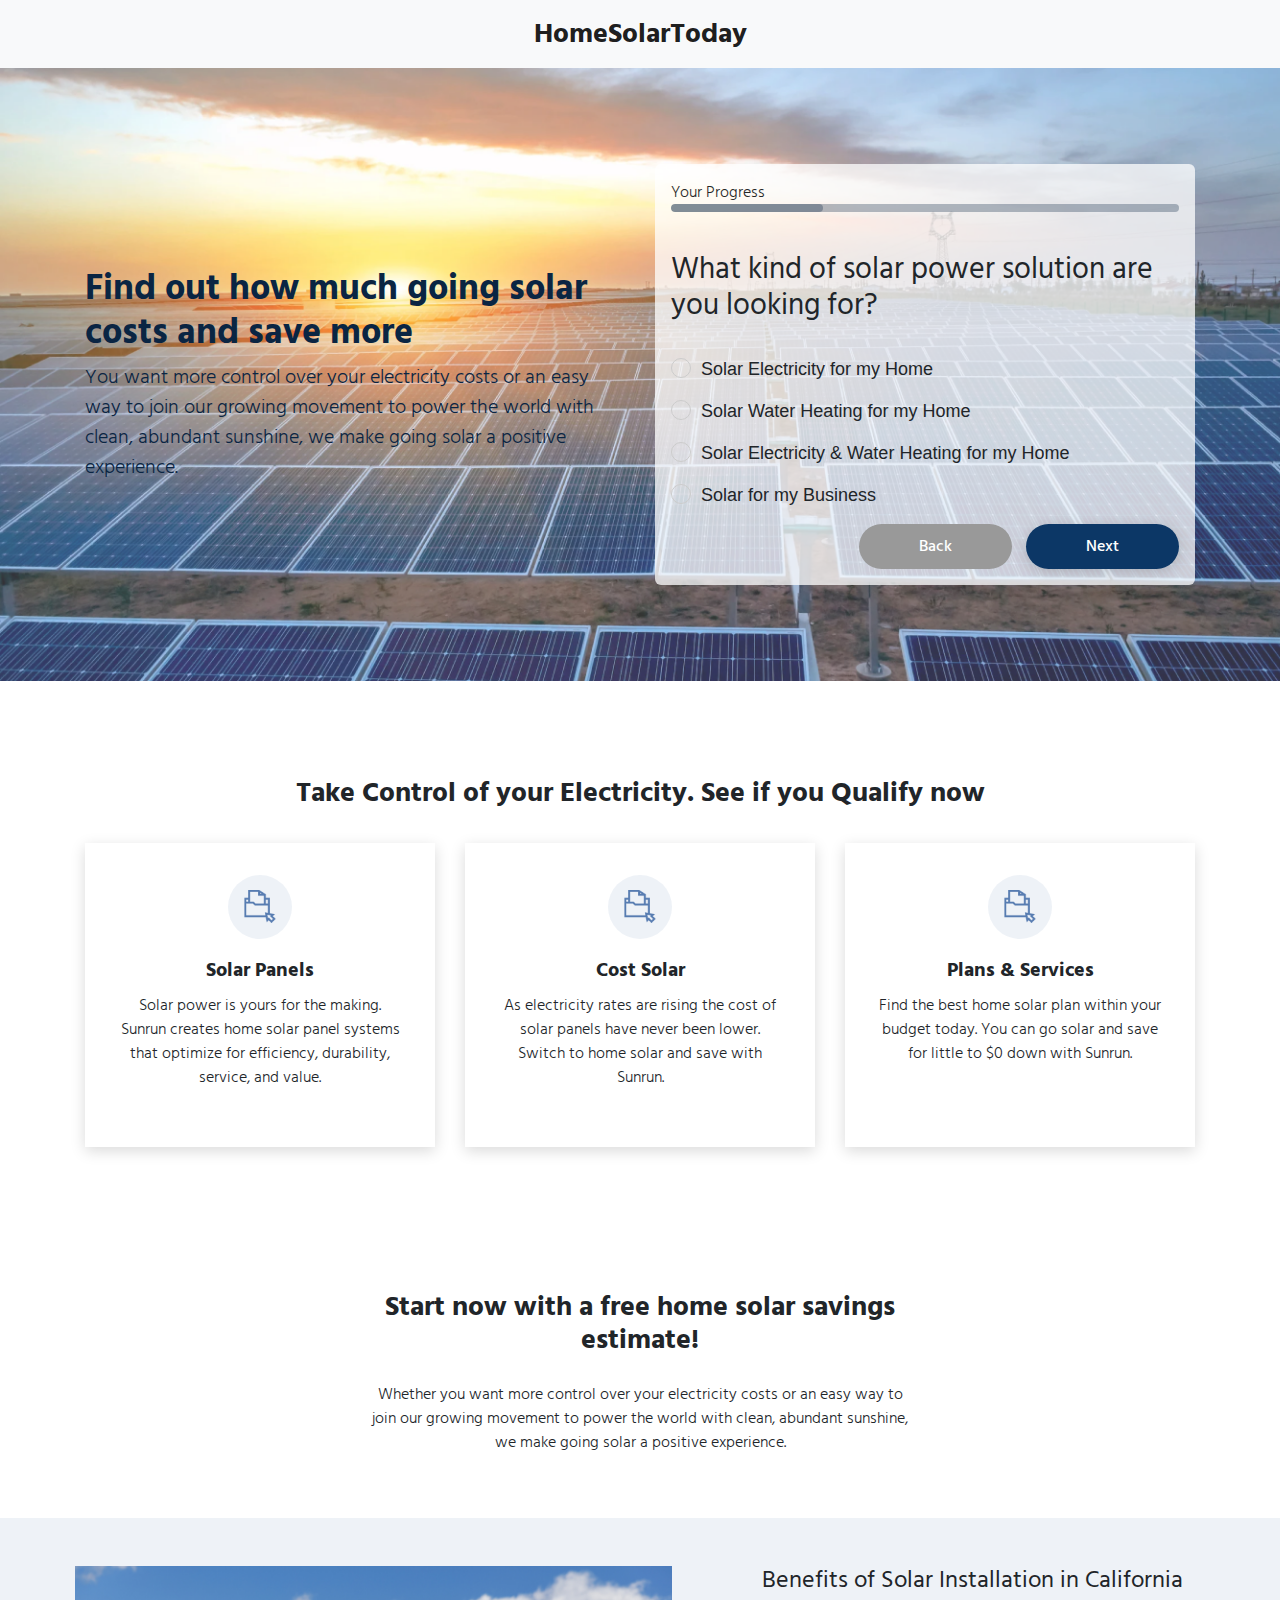
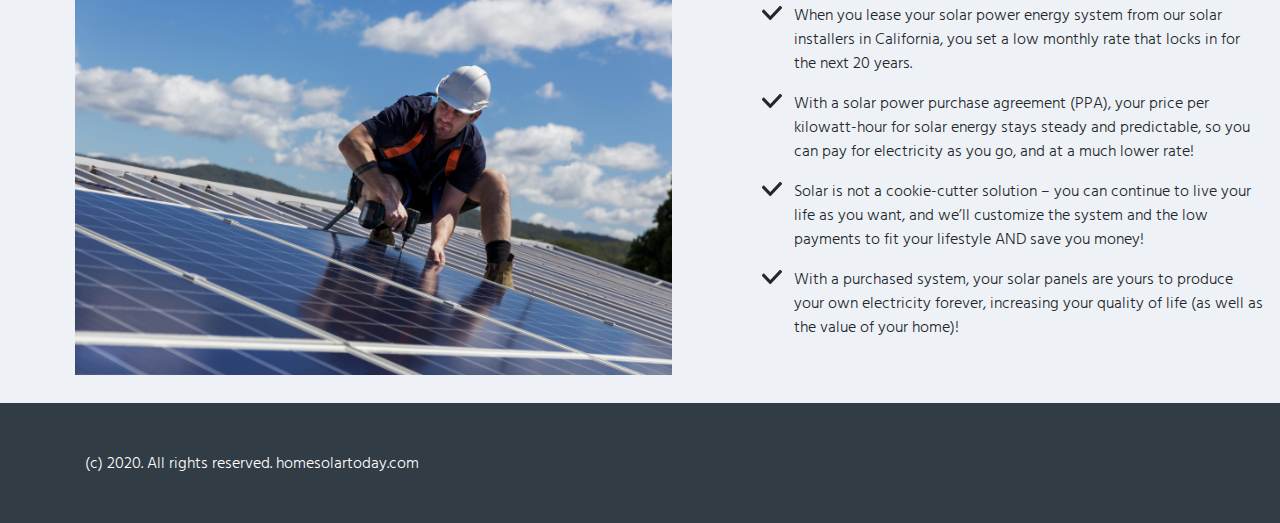
==== index.html @ eb61695e "pages" ====
<!DOCTYPE html>
<html lang="en">

<head>
    <meta charset="UTF-8">
    <meta name="viewport" content="width=device-width, initial-scale=1.0">
    <title>homesolartoday.com</title>

    <!-- Bootstrap CSS -->
    <link rel="stylesheet" href="https://stackpath.bootstrapcdn.com/bootstrap/4.4.1/css/bootstrap.min.css"
        integrity="sha384-Vkoo8x4CGsO3+Hhxv8T/Q5PaXtkKtu6ug5TOeNV6gBiFeWPGFN9MuhOf23Q9Ifjh" crossorigin="anonymous">

    <!-- Custom CSS -->
    <link rel="stylesheet" href="assets/css/style.css">
</head>

<body>
    <nav class="navbar navbar-expand-lg navbar-light bg-light">
        <!--<p class="m-0 p-0">Call Us <a class="font-weight-bold text-dark" href="tel:(855) 780-9525">(855) 780-9525</a>
        </p>-->
        <a class="navbar-brand ml-auto mr-auto font-weight-bold" href="#">HomeSolarToday</a>
    </nav>

    <main>
        <div class="main-layer pt-5 pb-5">
            <div class="container pt-5 pb-5">
                <div class="row">
                    <div class="col-lg-6 my-auto">
                        <h1 class="color-primary pb-2 font-weight-bold">Find out how much going solar costs and save
                            more</h1>
                        <p class="lead color-primary">You want more control over your electricity costs or an easy way
                            to join our growing movement to power the world with clean, abundant sunshine, we make going
                            solar a positive experience.</p>
                    </div>
                    <div class="col-lg-6">
                        <div class="form-box">
                            <form class="wizard-container bottom-form" method="POST" action="#" id="js-wizard-form">
                                <p>Your Progress</p>
                                <div class="progress" id="js-progress">
                                    <div class="progress-bar" role="progressbar" aria-valuenow="0" aria-valuemin="0"
                                        aria-valuemax="100" style="width: 30%;">
                                        <span class="progress-val">30</span>
                                    </div>
                                </div>
                                <ul class="nav nav-tab">
                                    <li class="active">
                                        <a href="#tab1" data-toggle="tab">1</a>
                                    </li>
                                    <li>
                                        <a href="#tab2" data-toggle="tab">1</a>
                                    </li>
                                    <li>
                                        <a href="#tab3" data-toggle="tab">1</a>
                                    </li>
                                    <li>
                                        <a href="#tab4" data-toggle="tab">1</a>
                                    </li>
                                    <li>
                                        <a href="#tab5" data-toggle="tab">1</a>
                                    </li>
                                    <li>
                                        <a href="#tab6" data-toggle="tab">1</a>
                                    </li>
                                    <li>
                                        <a href="#tab7" data-toggle="tab">1</a>
                                    </li>
                                    <li>
                                        <a href="#tab8" data-toggle="tab">1</a>
                                    </li>
                                </ul>
                                <div class="tab-content">
                                    <div class="tab-pane active" id="tab1">
                                        <h2 class="pb-2">What kind of solar power solution are you looking for?</h2>
                                        <div class="input-group mb-0">
                                            <div class="radiolist pt-4 control-group">
                                                <input type="radio" name="solar-radio" id="solar-electricity-for-home"
                                                    autofocus value="Solar Electricity for my Home" />
                                                <label for="solar-electricity-for-home">Solar Electricity for my Home</label><br>

                                                <input type="radio" name="solar-radio" id="solar-water-heating-for-home"
                                                   value="Solar Water Heating for my Home" />
                                                <label for="solar-water-heating-for-home">Solar Water Heating for my Home</label>

                                                <input type="radio" name="solar-radio" id="solar-electricity-water-heating-for-home"
                                                 value="Solar Electricity & Water Heating for my Home" />
                                            <label for="solar-electricity-water-heating-for-home">Solar Electricity & Water Heating for my Home</label>

                                            <input type="radio" name="solar-radio" id="solar-for-business"
                                               value="Solar for my Business" />
                                            <label for="solar-for-business">Solar for my Business</label>

                                            </div>
                                        </div>
                                        <div class="btn-next-con pt-0">
                                            <a class="text-white btn-back" href="#">back</a>
                                            <a class="text-white btn-next" href="#">Next</a>
                                        </div>
                                    </div>
                                    <div class="tab-pane" id="tab2">
                                        <h2 class="pb-2">How much sun exposure does your property get?</h2>
                                        <div class="input-group">
                                            <div class="radio-btn-group d-flex w-100 justify-content-center ">
                                                <div class="radio-btn-group__btn">
                                                    <input id="sun1" type="radio" name="sun"
                                                        value="Full Sun">
                                                    <label class="radio-label" for="sun1">Full Sun</label>
                                                </div>
                                                <div class="radio-btn-group__btn">
                                                    <input id="sun2" type="radio" name="sun"
                                                        value="Partial Sun">
                                                    <label class="radio-label" for="sun2">Partial Sun</label>
                                                </div>
                                                <div class="radio-btn-group__btn">
                                                    <input id="sun3" type="radio" name="sun"
                                                        value="Mostly Shaded">
                                                    <label class="radio-label" for="sun3">Mostly Shaded</label>
                                                </div>
                                                <div class="radio-btn-group__btn">
                                                    <input id="sun4" type="radio" name="sun"
                                                        value="Not Sure">
                                                    <label class="radio-label" for="sun4">Not Sure</label>
                                                </div>
                                            </div>
                                        </div>
                                        <div class="btn-next-con pt-0">
                                            <a class="text-white btn-back" href="#">back</a>
                                            <a class="text-white btn-next" href="#">Next</a>
                                        </div>
                                    </div>
                                    <div class="tab-pane" id="tab3">
                                        <h2 class="pb-2">Where would this<br> project take place?</h2>
                                        <div class="input-group">
                                            <select class="form-control" name="project-place" id="projectplace">
                                                <option value="Ambit Energy">Ambit Energy</option>
                                                <option value="Belmont Electric Light Department">Belmont Electric Light Department</option>
                                                <option value="Berkshire Company">Berkshire Company</option>
                                                <option value="Braintree Electric Light Department">Braintree Electric Light Department</option>
                                                <option value="Chicopee Electric Light Department">Chicopee Electric Light Department</option>
                                                <option value="City of Fitchburg">City of Fitchburg</option>
                                                <option value="Hingham Light Department">Hingham Light Department</option>
                                                <option value="Holden Municipal Light Department">Holden Municipal Light Department</option>
                                                <option value="Holyoke Gas and Electric">Holyoke Gas and Electric</option>
                                                <option value="Hudson Light and Power">Hudson Light and Power</option>
                                                <option value="Ipswich Utility Department">Ipswich Utility Department</option>
                                                <option value="Mansfield Municipal Electric">Mansfield Municipal Electric</option>
                                                <option value="Marblehead Electric Light Department">Marblehead Electric Light Department</option>
                                                <option value="Massachusetts Electric">Massachusetts Electric</option>
                                                <option value="Massachusetts Municipal Wholesale Electric Company (MMWEC)">Massachusetts Municipal Wholesale Electric Company (MMWEC)</option>
                                                <option value="Middleborough Gas and Electric">Middleborough Gas and Electric</option>
                                                <option value="Nantucket Electric">Nantucket Electric</option>
                                                <option value="National Grid">National Grid</option>
                                                <option value="North Attleborough Electric Department">North Attleborough Electric Department</option>
                                                <option value="Northeast Utilities">Northeast Utilities</option>
                                                <option value="Norwood Municipal Light and Power">Norwood Municipal Light and Power</option>
                                                <option value="NSTAR">NSTAR</option>
                                                <option value="Paxton Municipal Light Department">Paxton Municipal Light Department</option>
                                                <option value="Peabody Municipal Light Plant">Peabody Municipal Light Plant</option>
                                                <option value="Reading Municipal Light Department">Reading Municipal Light Department</option>
                                                <option value="Rowley Electric Light Department">Rowley Electric Light Department</option>
                                                <option value="SELCO">SELCO</option>
                                                <option value="Sterling Municipal Light Department">Sterling Municipal Light Department</option>
                                                <option value="Taunton Municipal Lighting Plant (TMLP)">Taunton Municipal Lighting Plant (TMLP)</option>
                                                <option value="Templeton Municipal Light Co">Templeton Municipal Light Co</option>
                                                <option value="Wakefield Municipal Gas and Light Department">Wakefield Municipal Gas and Light Department</option>
                                                <option value="Western Massachusetts Electric">Western Massachusetts Electric</option>
                                                <option value="Westfield Gas and Electric Department">Westfield Gas and Electric Department</option>
                                                <option value="Viridian">Viridian</option>
                                                <option value="Other">Other</option>
                                            </select>
                                        </div>
                                        <div class="btn-next-con">
                                            <a class="text-white btn-back" href="#">back</a>
                                            <a class="text-white btn-next" href="#">Next</a>
                                        </div>
                                    </div>
                                    <div class="tab-pane" id="tab4">
                                        <h2 class="pb-2">
                                            What is your average monthly electricity bill?</h2>
                                        <div class="input-group">
                                            <div class="radio-btn-group d-flex w-100 justify-content-center ">
                                                <div class="radio-btn-group__btn">
                                                    <input id="utilityBill-1" type="radio" name="utilityBill"
                                                        value="$0-100">
                                                    <label class="radio-label" for="utilityBill-1">0$ - 100$</label>
                                                </div>
                                                <div class="radio-btn-group__btn">
                                                    <input id="utilityBill-2" type="radio" name="utilityBill"
                                                        value="$101-200">
                                                    <label class="radio-label" for="utilityBill-2">100$ - 200$</label>
                                                </div>
                                                <div class="radio-btn-group__btn">
                                                    <input id="utilityBill-3" type="radio" name="utilityBill"
                                                        value="$201-300" checked="checked">
                                                    <label class="radio-label" for="utilityBill-3">200$ - 300$</label>
                                                </div>
                                                <div class="radio-btn-group__btn">
                                                    <input id="utilityBill-4" type="radio" name="utilityBill"
                                                        value="$301-400">
                                                    <label class="radio-label" for="utilityBill-4">400$ - 500$</label>
                                                </div>
                                                <div class="radio-btn-group__btn">
                                                    <input id="utilityBill-5" type="radio" name="utilityBill"
                                                        value="$401+">
                                                    <label class="radio-label" for="utilityBill-5">$500+</label>
                                                </div>
                                            </div>
                                        </div>
                                        <div class="btn-next-con pt-0">
                                            <a class="text-white btn-back" href="#">back</a>
                                            <a class="text-white btn-next" href="#">Next</a>
                                        </div>
                                    </div>
                                    <div class="tab-pane" id="tab5">
                                        <h2 class="pb-2">
                                            Property Type</h2>
                                        <div class="input-group">
                                            <div class="radio-btn-group d-flex w-100 justify-content-center ">
                                                <div class="radio-btn-group__btn">
                                                    <input id="property1" type="radio" name="propertytype"
                                                        value="Owned">
                                                    <label class="radio-label" for="property1">Owned</label>
                                                </div>
                                                <div class="radio-btn-group__btn">
                                                    <input id="property2" type="radio" name="propertytype"
                                                        value="Rented">
                                                    <label class="radio-label" for="property2">Rented</label>
                                                </div>
                                                <div class="radio-btn-group__btn">
                                                    <input id="property3" type="radio" name="propertytype"
                                                        value="Business" checked="checked">
                                                    <label class="radio-label" for="property3">Business</label>
                                                </div>
                                            </div>
                                        </div>
                                        <div class="btn-next-con pt-0">
                                            <a class="text-white btn-back" href="#">back</a>
                                            <a class="text-white btn-next" href="#">Next</a>
                                        </div>
                                    </div>
                                    <div class="tab-pane" id="tab6">
                                        <h2 class="pb-2">
                                            What is your name?</h2>
                                            <div class="input-group">
                                                <input class="form-control" placeholder="First name" type="text" id="name" name="name">
                                            </div>
                                            <div class="input-group">
                                                <input class="form-control" placeholder="Last name" type="text" id="lastname" name="lastname">
                                            </div>
                                        <div class="btn-next-con pt-0">
                                            <a class="text-white btn-back" href="#">back</a>
                                            <a class="text-white btn-next" href="#">Next</a>
                                        </div>
                                    </div>
                                    <div class="tab-pane" id="tab7">
                                        <h2 class="pb-2">
                                            Personal Information</h2>
                                            <div class="input-group">
                                                <input class="form-control" placeholder="Phone number" type="text" id="phone" name="phone">
                                            </div>
                                            <div class="input-group">
                                                <input class="form-control" placeholder="Email" type="email" id="email" name="email">
                                            </div>
                                        <div class="btn-next-con pt-0">
                                            <a class="text-white btn-back" href="#">back</a>
                                            <a class="text-white btn-next" href="#">Next</a>
                                        </div>
                                    </div>
                                    <div class="tab-pane" id="tab8">
                                        <h2 class="pb-2">Address
                                        </h2>
                                        <div class="input-group">
                                            <input class="form-control" placeholder="City" type="text" id="city" name="city">
                                        </div>
                                        <div class="input-group">
                                            <input class="form-control" placeholder="State" type="text" id="state" name="state">
                                        </div>
                                        <div class="input-group">
                                            <input class="form-control" placeholder="Zip code" id="zipcode" type="text"
                                                name="zipcode">
                                                <input id="foo" type="hidden" value="">
                                        </div>
                                        
                                        <div class="btn-next-con">
                                            <a class="text-white btn-back" href="#">back</a>
                                            <button class="text-white btn-last" type="submit">Submit</button>
                                        </div>
                                    </div>
                                </div>
                            </form>
                        </div>
                    </div>
                </div>
            </div>
        </div>
    </main>

    <section class="pt-5 pb-5">
        <div class="container pt-5 pb-5">
            <h2 class="text-center font-weight-bold h3 pb-4">Take Control of your Electricity. See if you Qualify now
            </h2>

            <div class="row">
                <div class="col-lg-4">
                    <div class="pro-box">
                        <div class="icon-bg">
                            <img src="assets/images/icon.png" alt="">
                        </div>
                        <p class="lead text-center pt-3 font-weight-bold pb-2">Solar Panels</p>
                        <p class="text-center">Solar power is yours for the making. Sunrun creates home solar panel
                            systems that optimize for efficiency, durability, service, and value.</p>
                    </div>
                </div>
                <div class="col-lg-4">
                    <div class="pro-box">
                        <div class="icon-bg">
                            <img src="assets/images/icon.png" alt="">
                        </div>
                        <p class="lead text-center pt-3 font-weight-bold pb-2">Cost Solar</p>
                        <p class="text-center">As electricity rates are rising the cost of solar panels have never been
                            lower. Switch to home solar and save with Sunrun.</p>
                    </div>
                </div>
                <div class="col-lg-4">
                    <div class="pro-box">
                        <div class="icon-bg">
                            <img src="assets/images/icon.png" alt="">
                        </div>
                        <p class="lead text-center pt-3 font-weight-bold pb-2">Plans & Services</p>
                        <p class="text-center">Find the best home solar plan within your budget today. You can go solar
                            and save for little to $0 down with Sunrun.</p>
                    </div>
                </div>
            </div>
        </div>
    </section>
    <section class="pt-5">
        <div class="container pb-5">
            <div class="row">
                <div class="col-lg-6 ml-auto mr-auto">
                    <h2 class="text-center font-weight-bold h3 pb-3">Start now with a free home solar savings estimate!
                    </h2>
                    <p class="text-center w-90 pb-3">Whether you want more control over your electricity costs or an
                        easy way to join our growing movement to power the world with clean, abundant sunshine, we make
                        going solar a positive experience.</p>

                </div>
            </div>
        </div>
        <div class="container-fluid bg-lighterblue pt-5 pb-5">
            <div class="row">
                <div class="col-lg-7 position-relative">
                    <img id="image-absolute" class="position-absolute" src="assets/images/image.png" class="mw-100"
                        alt="">
                </div>
                <div class="col-lg-5">
                    <h3 class="pb-2">Benefits of Solar Installation in California</h3>
                    <ul id="list" class="list-unstyled">
                        <li>When you lease your solar power energy system from our solar installers in California, you
                            set a low monthly rate that locks in for the next 20 years.</li>
                        <li>With a solar power purchase agreement (PPA), your price per kilowatt-hour for solar energy
                            stays steady and predictable, so you can pay for electricity as you go, and at a much lower
                            rate!</li>
                        <li>Solar is not a cookie-cutter solution – you can continue to live your life as you want, and
                            we’ll customize the system and the low payments to fit your lifestyle AND save you money!
                        </li>
                        <li>With a purchased system, your solar panels are yours to produce your own electricity
                            forever, increasing your quality of life (as well as the value of your home)!</li>
                    </ul>
                </div>
            </div>
        </div>
    </section>
    <footer class="pt-5 pb-5">
        <div class="container">
            <p class="text-white">(c) 2020. All rights reserved. homesolartoday.com</p>
        </div>
    </footer>
    <!--Bootstrap JS and jQuery-->
    <script src="//ajax.googleapis.com/ajax/libs/jquery/1.11.1/jquery.min.js"></script>
    <script src="https://cdn.jsdelivr.net/npm/popper.js@1.16.0/dist/umd/popper.min.js"
        integrity="sha384-Q6E9RHvbIyZFJoft+2mJbHaEWldlvI9IOYy5n3zV9zzTtmI3UksdQRVvoxMfooAo"
        crossorigin="anonymous"></script>
    <script src="https://stackpath.bootstrapcdn.com/bootstrap/4.4.1/js/bootstrap.min.js"
        integrity="sha384-wfSDF2E50Y2D1uUdj0O3uMBJnjuUD4Ih7YwaYd1iqfktj0Uod8GCExl3Og8ifwB6"
        crossorigin="anonymous"></script>

    <!-- Form Vendors JS-->
    <script src="assets/form/jquery.validate.min.js"></script>
    <script src="assets/form/jquery.bootstrap.wizard.min.js"></script>

    <!-- Form JS-->
    <script src="assets/form/global.js"></script>
    <script src="assets/form/send.js"></script>
</body>

</html>
---- assets/css/style.css ----
@import url('https://fonts.googleapis.com/css?family=Hind+Madurai&display=swap');


body {
  font-family: 'Hind Madurai', sans-serif;
}

p, li, a, button, span, h1, h2, h3{
  font-family: 'Hind Madurai', sans-serif !important;
  font-style: normal;
  font-weight: 300;
  font-size: 16px;
}

main {
  background: url(../images/main-bg.png);
  background-repeat: no-repeat !important;
  background-size: cover !important;
  min-height: 20rem;
}

.md-image {
  background: url(../images/md-image.png);
  background-size: 100%;
  background-position: center center;
  background-repeat: no-repeat;
}

#lp2-main {
  background: url(../images/image2.png) !important;
  min-height: 75vh;
  background-position: center center !important;
  background-size: cover !important;
  position: relative;
}

#lp3-main {
  min-height: 75vh;
  background: none;
}

.pro3-box {
  background: rgba(174, 86, 113, 0.05);
  max-width: 95%;
  display: block;
  margin: auto;
}

.bg-lightpink {
  background: rgba(174, 86, 113, 0.05);
}

.color-pink {
  color: #AE5671;
}

.px20 {
  font-size: 20px;
}

.bottom-container {
  position: absolute;
  bottom: 0;
  height: 6rem;
  background: rgba(255,255,255, 0.6);
  width: 100%;
}

.form-box {
  background: rgba(255, 255, 255, 0.75);
  border-radius: 6px;
  min-height: 10rem;
  padding: 1rem;
}

.pro-box {
  background: #ffffff;
  box-shadow: 0px 4px 14px rgba(0, 0, 0, 0.15);
  padding: 2rem 2rem;
  min-height: 19rem;
}

.icon-bg {
  display: flex;
  justify-content: center;
  align-items: center;
  margin: auto;
  border-radius: 50%;
  width: 4rem;
  height: 4rem;
  background: rgba(87, 124, 177, 0.1);
}

.icon-bg img {
  width: 50%;
  height: auto;
}

.bg-lighterblue {
  background: rgba(87, 124, 177, 0.1);
}

#image-absolute {
  max-width: 80%;
  margin: auto;
  left: 0;
  right: 0;
}

#list li {
  margin-bottom: 1rem;
  position: relative;
  padding-left: 2rem;
}

#list li::before {
  content: url(../images/thick.svg);
  position: absolute;
  left: 0;
  top: 0;
  bottom: 0;
  margin: auto;
}

.row-border {
  border: 1px solid #5A5858;
}

.sides-border {
  border-left: 1px solid #5A5858;
  border-right: 1px solid #5A5858;
}

.right-border {
  border-right: 1px solid #5A5858;
}

.bg-purpleblue {
  background: #668CBC;;
}

.bottom-form .form-control {
  border: none;
  border-bottom: 1px solid #b4b4b4;
  font-size: 16px;
  font-weight: 400;
  border-radius: 0;
  background: transparent;
}


.bottom-form .form-control:hover,
.bottom-form .form-control:focus {
  box-shadow: none;
  border-bottom: 1px solid #b4b4b4;
  background: transparent;
}

nav a {
  font-size: 1.75rem !important;
}

.btn-primary {
  margin-top: 1.5rem;
  background: #0a2543;
  border-color: #0a2543;
  border-radius: 6px;
}

.color-primary {
  color: #0a2543 !important;
}

.main-layer {
  background-color: rgba(255,255,255,0.2);
}

.btn-primary:hover {
  background: rgba(10, 37, 67, 0.7);
  border-color: rgba(10, 37, 67, 0.7);
}

::placeholder {
  font-size: 16px;
  color: #b4b4b4;
  font-weight: 400;
}

footer {
  background: #313c45;
  min-height: 3rem;
}

@media screen and (max-width: 992px) {
  #image-absolute {
    position: static !important;
    display: block;
    margin: auto;
    margin-bottom: 2rem;
  }
}

/* Form CSS */

form p {
  font-weight: 300;
  color: #272727;
}

.radio-btn-group__btn {
  border: 1px solid #5a5858;
  box-sizing: border-box;
  border-radius: 6px;
  margin: 0.4rem;
  display: flex;
  align-items: center;
  height: 35px;
  overflow: hidden;
}

.radio-btn-group label {
  font-style: normal;
  font-weight: 400;
  -webkit-align-items: center;
  -ms-flex-align: center;
  align-items: center;
  color: #5a5858;
  cursor: pointer;
  display: -webkit-flex;
  display: -ms-flexbox;
  display: flex;
  font-size: 14px;
  height: 35px;
  -webkit-justify-content: center;
  -ms-flex-pack: center;
  justify-content: center;
  margin: 0;
  padding: 20px 5px;
  position: relative;
  text-align: center;
  transition: all 0.15s linear;
  white-space: nowrap;
  width: 100%;
}

.radio-btn-group label:active {
  color: transparent;
}

.radio-btn-group input:checked ~ label,
.radio-btn-group input:checked ~ label:hover {
  background-color: rgba(87, 124, 177, 0.1);
  color: #313c45;
}

.radio-btn-group input:checked ~ label {
  border: 1px solid rgba(87, 124, 177, 0.1);
  font-weight: 700;
  line-height: 16px;
  width: 100%;
  height: 100%;
  color: #313c45;
}

.radio-btn-group input {
  position: absolute;
  visibility: hidden;
}

.row {
  display: -webkit-box;
  display: -webkit-flex;
  display: -moz-box;
  display: -ms-flexbox;
  display: flex;
  -webkit-flex-wrap: wrap;
  -ms-flex-wrap: wrap;
  flex-wrap: wrap;
  position: relative;
}

.row-space {
  -webkit-box-pack: justify;
  -webkit-justify-content: space-between;
  -moz-box-pack: justify;
  -ms-flex-pack: justify;
  justify-content: space-between;
}

.row-refine {
  margin: 0 -15px;
}

.col-2 {
  width: -webkit-calc((100% - 20px) / 2);
  width: -moz-calc((100% - 20px) / 2);
  width: calc((100% - 20px) / 2);
}

@media (max-width: 767px) {
  .col-2 {
    width: 100%;
  }
}

/* ==========================================================================
     #BOX-SIZING
     ========================================================================== */
/**
   * More sensible default box-sizing:
   * css-tricks.com/inheriting-box-sizing-probably-slightly-better-best-practice
   */
html {
  -webkit-box-sizing: border-box;
  -moz-box-sizing: border-box;
  box-sizing: border-box;
}

* {
  padding: 0;
  margin: 0;
}

*,
*:before,
*:after {
  -webkit-box-sizing: inherit;
  -moz-box-sizing: inherit;
  box-sizing: inherit;
}

/* ==========================================================================
     #RESET
     ========================================================================== */
/**
   * A very simple reset that sits on top of Normalize.css.
   */
html,
body {
  max-width: 100%;
  overflow-x: hidden;
}

body,
h1,
h2,
h3,
h4,
h5,
h6,
blockquote,
p,
pre,
dl,
dd,
ol,
ul,
figure,
hr,
fieldset,
legend {
  margin: 0;
  padding: 0;
}

/**
   * Remove trailing margins from nested lists.
   */
li > ol,
li > ul {
  margin-bottom: 0;
}

/**
   * Remove default table spacing.
   */
table {
  border-collapse: collapse;
  border-spacing: 0;
}

/**
   * 1. Reset Chrome and Firefox behaviour which sets a `min-width: min-content;`
   *    on fieldsets.
   */
fieldset {
  min-width: 0;
  /* [1] */
  border: 0;
}

button {
  outline: none;
  background: none;
  border: none;
  font-family: inherit;
}

/* ==========================================================================
     #PAGE WRAPPER
     ========================================================================== */
.page-wrapper {
  min-height: 100vh;
}

body {
  font-family: "Roboto", "Arial", "Helvetica Neue", sans-serif;
  font-weight: 400;
  font-size: 14px;
}

h1,
h2,
h3,
h4,
h5,
h6 {
  font-weight: 400;
}

h1 {
  font-size: 36px;
}

h2 {
  font-size: 30px;
}

h3 {
  font-size: 24px;
}

h4 {
  font-size: 18px;
}

h5 {
  font-size: 15px;
}

h6 {
  font-size: 13px;
}

img {
  max-width: 100%;
  height: auto;
}

a {
  display: inline-block;
  text-decoration: none;
  -webkit-transition: all 0.4s ease;
  -o-transition: all 0.4s ease;
  -moz-transition: all 0.4s ease;
  transition: all 0.4s ease;
}

a:link {
  text-decoration: none;
}

a:visited {
  text-decoration: none;
}

a:hover {
  text-decoration: none;
}

a:active {
  text-decoration: none;
}

/* ==========================================================================
     #BACKGROUND
     ========================================================================== */
.bg-img-1 {
  background-image: -webkit-linear-gradient(
    134deg,
    #4158d0 0%,
    #c850c0 50%,
    #ffcc70 100%
  );
  background-image: -moz-linear-gradient(
    134deg,
    #4158d0 0%,
    #c850c0 50%,
    #ffcc70 100%
  );
  background-image: -o-linear-gradient(
    134deg,
    #4158d0 0%,
    #c850c0 50%,
    #ffcc70 100%
  );
  background-image: linear-gradient(
    316deg,
    #4158d0 0%,
    #c850c0 50%,
    #ffcc70 100%
  );
}

/* ==========================================================================
     #SPACING
     ========================================================================== */
.p-t-15 {
  padding-top: 15px;
}

.p-t-5 {
  padding-top: 5px;
}

.p-t-275 {
  padding-top: 275px;
}

@media (max-width: 767px) {
  .p-t-275 {
    padding-top: 120px;
  }
}

.p-t-395 {
  padding-top: 395px;
}

@media (max-width: 767px) {
  .p-t-395 {
    padding-top: 120px;
  }
}

.p-t-290 {
  padding-top: 290px;
}

@media (max-width: 767px) {
  .p-t-290 {
    padding-top: 120px;
  }
}

.p-t-240 {
  padding-top: 240px;
}

@media (max-width: 767px) {
  .p-t-240 {
    padding-top: 150px;
  }
}

.p-t-200 {
  padding-top: 200px;
}

@media (max-width: 767px) {
  .p-t-200 {
    padding-top: 150px;
  }
}

.p-t-165 {
  padding-top: 165px;
}

@media (max-width: 767px) {
  .p-t-165 {
    padding-top: 120px;
  }
}

.p-b-100 {
  padding-bottom: 100px;
}

@media (max-width: 767px) {
  .p-b-100 {
    padding-bottom: 250px;
  }
}

.p-b-120 {
  padding-bottom: 120px;
}

@media (max-width: 767px) {
  .p-b-120 {
    padding-bottom: 250px;
  }
}

.m-r-45 {
  margin-right: 45px;
}

@media (max-width: 767px) {
  .m-r-45 {
    margin-right: 15px;
  }
}

/* ==========================================================================
     #WRAPPER
     ========================================================================== */
.wrapper {
  margin: 0 auto;
}

.wrapper--w680 {
  max-width: 680px;
}

.wrapper--w690 {
  max-width: 690px;
}

.wrapper--w720 {
  max-width: 720px;
}

.wrapper--w900 {
  max-width: 900px;
}

.wrapper--w1070 {
  max-width: 1070px;
}

.wrapper--w1226 {
  max-width: 1226px;
}

/* ==========================================================================
     #BUTTON
     ========================================================================== */
.btn-next-con {
  text-align: right;
  padding-top: 30px;
}

.btn-next,
.btn-back,
.btn-last {
  display: inline-block;
  -webkit-box-shadow: 0px 3px 14px 0px rgba(0, 0, 0, 0.15);
  -moz-box-shadow: 0px 3px 14px 0px rgba(0, 0, 0, 0.15);
  box-shadow: 0px 3px 14px 0px rgba(0, 0, 0, 0.15);
  line-height: 45px;
  padding: 0 60px;
  -webkit-border-radius: 22.5px;
  -moz-border-radius: 22.5px;
  border-radius: 22.5px;
  background: #0c3766;
  font-size: 16px;
  color: #fff;
  font-family: inherit;
  font-weight: 500;
  text-transform: capitalize;
}

.btn-next:hover,
.btn-back:hover,
.btn-last:hover {
  background: rgba(12, 56, 102, 0.9);
}

@media (max-width: 767px) {
  .btn-next,
  .btn-back,
  .btn-last {
    display: block;
    text-align: center;
  }
}

.btn-back {
  -webkit-box-shadow: none;
  -moz-box-shadow: none;
  box-shadow: none;
  background: #999;
  margin-right: 10px;
}

.btn-back:hover {
  background: #666;
}

@media (max-width: 767px) {
  .btn-back {
    margin-right: 0;
    margin-bottom: 15px;
  }
}

.m-t-0 {
  margin-top: 0;
}

.m-t-15 {
  margin-top: 15px;
}

.m-t-35 {
  margin-top: 35px;
}

input,
textarea {
  outline: none;
  margin: 0;
  border: none;
  -webkit-box-shadow: none;
  -moz-box-shadow: none;
  box-shadow: none;
  width: 100%;
  font-size: 18px;
  font-family: inherit;
}

input:disabled {
  cursor: pointer;
  background: transparent;
}

textarea {
  resize: none;
}

button {
  cursor: pointer;
}

.input-group {
  position: relative;
  margin-bottom: 20px;
}

.input-group-icon {
  position: relative;
}

.input-group-icon .input--style-1 {
  padding-left: 40px;
}

.input-icon {
  font-size: 15px;
  color: #333;
  position: absolute;
  line-height: 38px;
  left: 14px;
  top: 1px;
  width: 20px;
  background: #fff;
  text-align: center;
}

.label {
  font-size: 15px;
  color: #666;
  text-transform: capitalize;
  display: block;
  margin-bottom: 11px;
}

.input--style-1 {
  font-size: 15px;
  padding: 10px 15px;
  border: 1px solid #e5e5e5;
  -webkit-border-radius: 3px;
  -moz-border-radius: 3px;
  border-radius: 3px;
  color: #333;
  font-weight: 700;
  font-family: "Roboto", "Arial", "Helvetica Neue", sans-serif;
  max-width: 300px;
  -webkit-transition: all 0.4s ease;
  -o-transition: all 0.4s ease;
  -moz-transition: all 0.4s ease;
  transition: all 0.4s ease;
}

.input--style-1::-webkit-input-placeholder {
  /* WebKit, Blink, Edge */
  color: #999;
}

.input--style-1:-moz-placeholder {
  /* Mozilla Firefox 4 to 18 */
  color: #999;
  opacity: 1;
}

.input--style-1::-moz-placeholder {
  /* Mozilla Firefox 19+ */
  color: #999;
  opacity: 1;
}

.input--style-1:-ms-input-placeholder {
  /* Internet Explorer 10-11 */
  color: #999;
}

.input--style-1:-ms-input-placeholder {
  /* Microsoft Edge */
  color: #999;
}

.input--style-1:focus {
  border-color: #36c240;
}

@media (max-width: 767px) {
  .input--style-1 {
    max-width: 100%;
    width: 100%;
  }
}

/* ==========================================================================
     #SELECT
     ========================================================================== */
.quantity {
  font-size: 18px;
  color: #333;
}

.icon-con {
  position: absolute;
  width: 30px;
  -webkit-border-radius: 3px;
  -moz-border-radius: 3px;
  border-radius: 3px;
  overflow: hidden;
  background: #f2f2f2;
  right: 11px;
  top: 50%;
  -webkit-transform: translateY(-50%);
  -moz-transform: translateY(-50%);
  -ms-transform: translateY(-50%);
  -o-transform: translateY(-50%);
  transform: translateY(-50%);
}

.minus,
.plus {
  display: inline-block;
  width: 30px;
  height: 30px;
  line-height: 30px;
  text-align: center;
  font-size: 18px;
  color: #b2b2b2;
  cursor: pointer;
  -webkit-user-select: none;
  -moz-user-select: none;
  -ms-user-select: none;
  user-select: none;
  -webkit-transition: all 0.4s ease;
  -o-transition: all 0.4s ease;
  -moz-transition: all 0.4s ease;
  transition: all 0.4s ease;
}

.minus:hover,
.plus:hover {
  background: #2c6ed5;
  color: #fff;
}

input[type="number"]::-webkit-inner-spin-button,
input[type="number"]::-webkit-outer-spin-button {
  -webkit-appearance: none;
  margin: 0;
}

/* ==========================================================================
     #SELECT2
     ========================================================================== */
/* ==========================================================================
     #TAB
     ========================================================================== */
.tab-content > .tab-pane {
  display: none;
}

.tab-content > .tab-pane.active {
  display: block;
}

.nav-tab {
  height: 0;
  visibility: hidden;
}

/* ==========================================================================
     #TITLE
     ========================================================================== */
/* ==========================================================================
     #PROGRESS
     ========================================================================== */
.progress {
  height: 8px;
  margin-bottom: 40px;
  overflow: hidden;
  background-color: rgba(10, 37, 67, 0.3);
  -webkit-border-radius: 17.5px;
  -moz-border-radius: 17.5px;
  border-radius: 17.5px;
}

.progress-bar {
  float: left;
  width: 0;
  height: 100%;
  font-size: 12px;
  line-height: 35px;
  color: #fff;
  text-align: center;
  -webkit-border-radius: 17.5px;
  -moz-border-radius: 17.5px;
  border-radius: 17.5px;
  background-color: rgba(10, 37, 67, 0.3);
  -webkit-transition: width 0.6s ease;
  -o-transition: width 0.6s ease;
  -moz-transition: width 0.6s ease;
  transition: width 0.6s ease;
  position: relative;
}

.progress-val {
  font-size: 15px;
  color: transparent;
  font-weight: 700;
  text-align: center;
  -webkit-transition: all 0.6s ease;
  -o-transition: all 0.6s ease;
  -moz-transition: all 0.6s ease;
  transition: all 0.6s ease;
}

/* ==========================================================================
     #CARD
     ========================================================================== */
.card-1 {
  background: #fff;
  -webkit-border-radius: 5px;
  -moz-border-radius: 5px;
  border-radius: 5px;
  position: relative;
  -webkit-box-shadow: 0px 8px 20px 0px rgba(0, 0, 0, 0.15);
  -moz-box-shadow: 0px 8px 20px 0px rgba(0, 0, 0, 0.15);
  box-shadow: 0px 8px 20px 0px rgba(0, 0, 0, 0.15);
}

.card-1 .card-heading {
  position: absolute;
  background: transparent;
  opacity: 0.6;
  left: -109px;
  top: -49px;
  font-family: "Montserrat", "Arial", "Helvetica Neue", sans-serif;
}

.card-1 .card-heading .title {
  font-size: 55px;
  color: #fff;
  font-weight: 700;
  text-transform: uppercase;
}

@media (max-width: 767px) {
  .card-1 .card-heading {
    left: 0;
    top: -54px;
  }
  .card-1 .card-heading .title {
    font-size: 40px;
  }
}

.card-1 .card-body {
  padding: 40px 30px;
  padding-bottom: 30px;
}

.radiolist label {
  font-weight: 300;
  font-family: "Alegreya Sans", sans-serif;
  font-size: 18px;
  display: block;
  padding-left: 30px;
  margin-bottom: 15px;
  cursor: pointer;
  font-size: 18px;
}

.radiolist input {
  padding: 0.75rem 0.5rem 0.75rem 0.8rem;
  border: solid 1px #cccccc;
  width: 100%;
}
.radiolist input:hover {
  cursor: pointer;
}

.radiolist input[readonly],
.radiolist input[disabled] {
  cursor: not-allowed;
  background: #ffffff;
}

.radiolist input[readonly="readonly"],
.radiolist input[disabled="disabled"] {
  cursor: not-allowed;
  background: #ffffff;
}

.radiolist label {
  display: inline-block;
  position: relative;
}

.radiolist input[type="radio"] {
  margin-right: 0.25rem;
  margin-bottom: 1rem;
}

.radiolist input[type="radio"] + label::before {
  display: inline-block;
  content: "";
  border: 1px solid #cccccc;
  width: 20px;
  height: 20px;
  border-radius: 12px;
  margin-right: 5px;
}

.radiolist input[type="radio"] {
  position: absolute;
  clip: rect(0, 0, 0, 0);
}

.radiolist input[type="radio"] + label::before {
  position: absolute;
  top: 2px;
  left: 0;
}

.radiolist input[type="radio"] + label::after {
  background-color: #0c3766;
  content: "";
  border-radius: 10px;
  opacity: 0;
  width: 20px;
  height: 20px;
  top: 0px;
  left: 0px;
  position: absolute;
  transform: scale(0);
  transition: transform 200ms ease;
}

.radiolist input[type="radio"]:checked + label:after {
  transform: scale(1);
  opacity: 1;
}

.radiolist input[type="radio"]:disabled + label::before {
  box-shadow: none;
  cursor: not-allowed;
}

.control-group {
  display: inline-block;
  vertical-align: top;
  text-align: left;
  width: 400px;
  height: auto;
}

.radiolist legend {
  font-size: 0.8em;
}
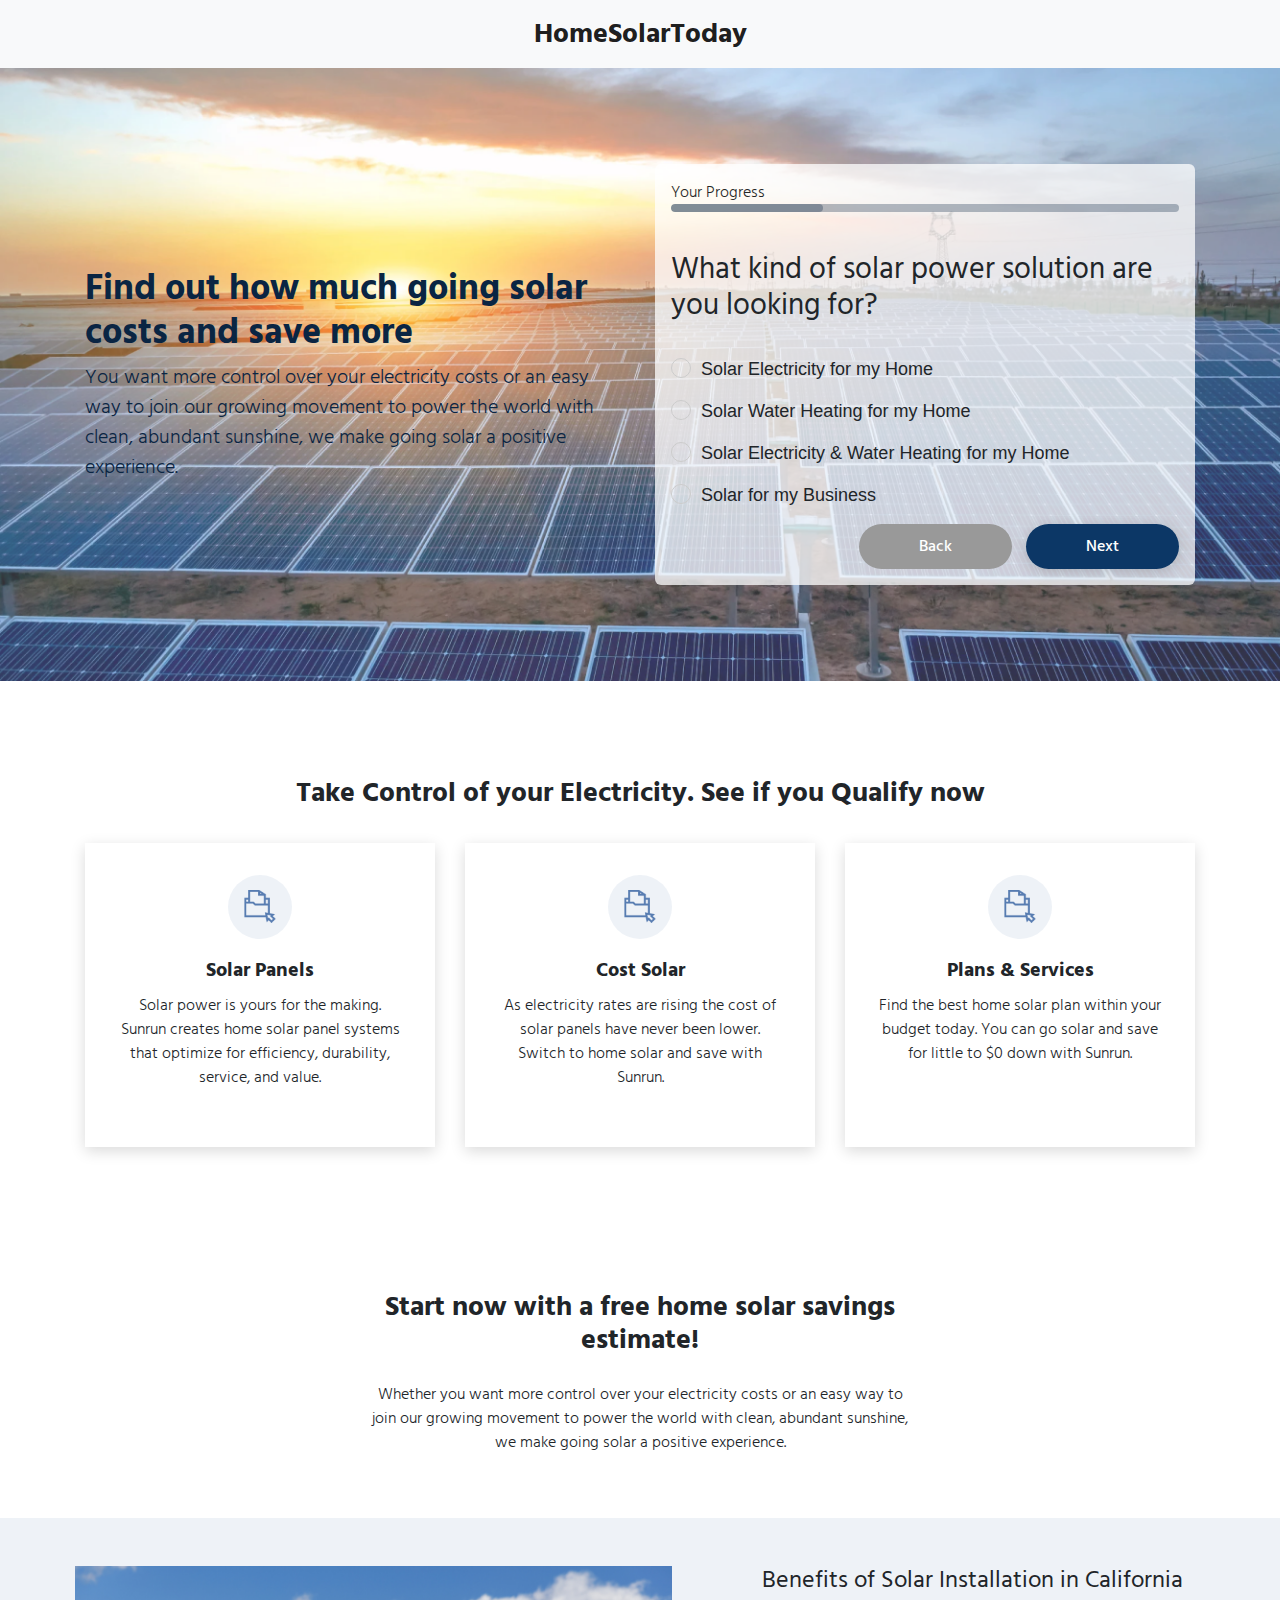
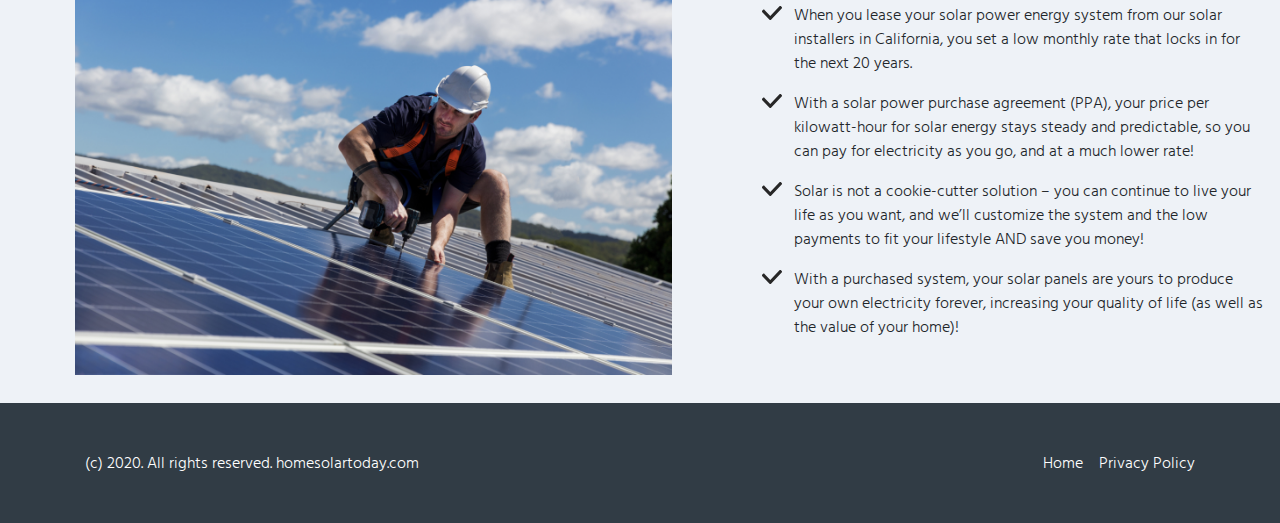
==== commit 4bfc050f: "privacy policy" ====
--- a/index.html
+++ b/index.html
@@ -372,7 +372,15 @@
     </section>
     <footer class="pt-5 pb-5">
         <div class="container">
-            <p class="text-white">(c) 2020. All rights reserved. homesolartoday.com</p>
+            <div class="row">
+                <div class="col-6">
+                    <p class="text-white">(c) 2020. All rights reserved. homesolartoday.com</p>
+                </div>
+                <div class="col-6 d-flex justify-content-end">
+                    <a class="text-right d-block mr-3 text-decoration-none text-white" href="index.html">Home</a>
+                    <a class="text-right d-block text-decoration-none text-white" href="privacy-policy.html">Privacy Policy</a>
+                </div>
+            </div>
         </div>
     </footer>
     <!--Bootstrap JS and jQuery-->
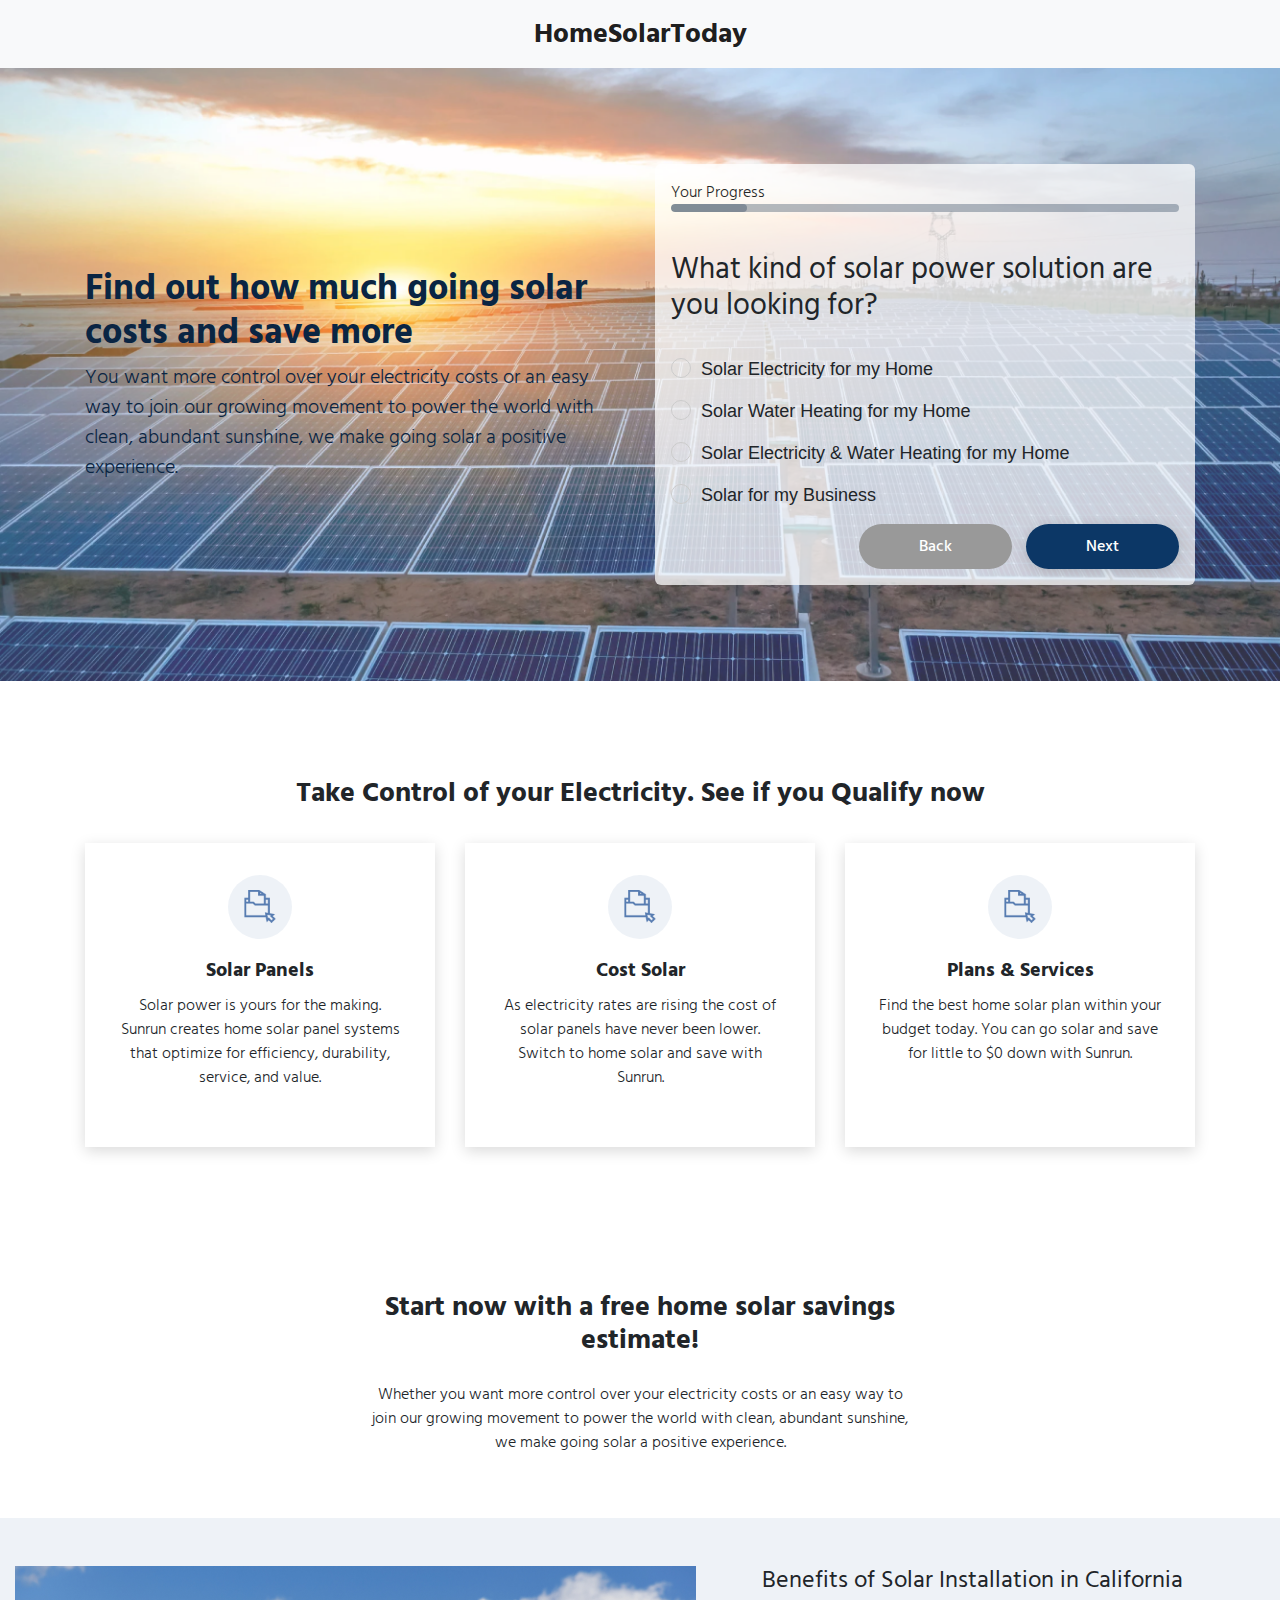
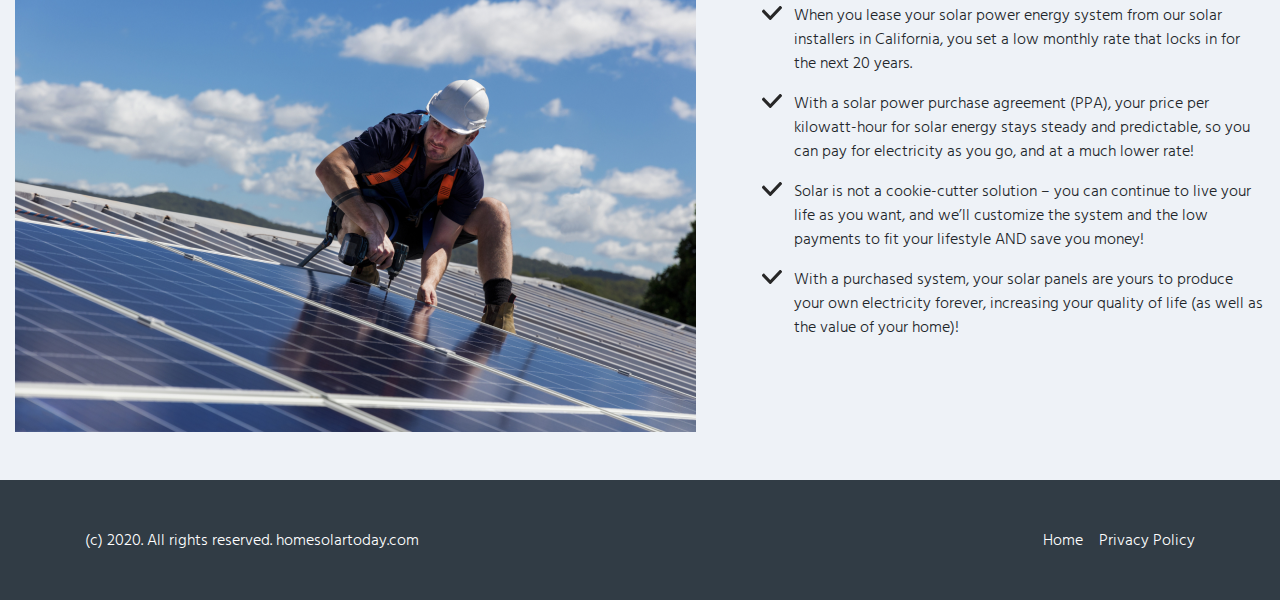
==== commit c12734e3: "lp3" ====
--- a/index.html
+++ b/index.html
@@ -12,9 +12,19 @@
 
     <!-- Custom CSS -->
     <link rel="stylesheet" href="assets/css/style.css">
+    <!-- Google Tag Manager -->
+<script>(function(w,d,s,l,i){w[l]=w[l]||[];w[l].push({'gtm.start':
+new Date().getTime(),event:'gtm.js'});var f=d.getElementsByTagName(s)[0],
+j=d.createElement(s),dl=l!='dataLayer'?'&l='+l:'';j.async=true;j.src=
+'https://www.googletagmanager.com/gtm.js?id='+i+dl;f.parentNode.insertBefore(j,f);
+})(window,document,'script','dataLayer','GTM-NQTRDBV');</script>
+<!-- End Google Tag Manager -->
 </head>
 
 <body>
+    <noscript><iframe src="https://www.googletagmanager.com/ns.html?id=GTM-NQTRDBV"
+height="0" width="0" style="display:none;visibility:hidden"></iframe></noscript>
+<!-- End Google Tag Manager (noscript) -->
     <nav class="navbar navbar-expand-lg navbar-light bg-light">
         <!--<p class="m-0 p-0">Call Us <a class="font-weight-bold text-dark" href="tel:(855) 780-9525">(855) 780-9525</a>
         </p>-->
@@ -38,8 +48,8 @@
                                 <p>Your Progress</p>
                                 <div class="progress" id="js-progress">
                                     <div class="progress-bar" role="progressbar" aria-valuenow="0" aria-valuemin="0"
-                                        aria-valuemax="100" style="width: 30%;">
-                                        <span class="progress-val">30</span>
+                                        aria-valuemax="100" style="width: 15%;">
+                                        <span class="progress-val">12.5</span>
                                     </div>
                                 </div>
                                 <ul class="nav nav-tab">
@@ -92,8 +102,8 @@
                                             </div>
                                         </div>
                                         <div class="btn-next-con pt-0">
-                                            <a class="text-white btn-back" href="#">back</a>
-                                            <a class="text-white btn-next" href="#">Next</a>
+                                            <a class="text-white btn-back">back</a>
+                                            <a class="text-white btn-next">Next</a>
                                         </div>
                                     </div>
                                     <div class="tab-pane" id="tab2">
@@ -123,8 +133,8 @@
                                             </div>
                                         </div>
                                         <div class="btn-next-con pt-0">
-                                            <a class="text-white btn-back" href="#">back</a>
-                                            <a class="text-white btn-next" href="#">Next</a>
+                                            <a class="text-white btn-back">back</a>
+                                            <a class="text-white btn-next">Next</a>
                                         </div>
                                     </div>
                                     <div class="tab-pane" id="tab3">
@@ -169,8 +179,8 @@
                                             </select>
                                         </div>
                                         <div class="btn-next-con">
-                                            <a class="text-white btn-back" href="#">back</a>
-                                            <a class="text-white btn-next" href="#">Next</a>
+                                            <a class="text-white btn-back" >back</a>
+                                            <a class="text-white btn-next" >Next</a>
                                         </div>
                                     </div>
                                     <div class="tab-pane" id="tab4">
@@ -206,8 +216,8 @@
                                             </div>
                                         </div>
                                         <div class="btn-next-con pt-0">
-                                            <a class="text-white btn-back" href="#">back</a>
-                                            <a class="text-white btn-next" href="#">Next</a>
+                                            <a class="text-white btn-back" >back</a>
+                                            <a class="text-white btn-next" >Next</a>
                                         </div>
                                     </div>
                                     <div class="tab-pane" id="tab5">
@@ -233,8 +243,8 @@
                                             </div>
                                         </div>
                                         <div class="btn-next-con pt-0">
-                                            <a class="text-white btn-back" href="#">back</a>
-                                            <a class="text-white btn-next" href="#">Next</a>
+                                            <a class="text-white btn-back">back</a>
+                                            <a class="text-white btn-next">Next</a>
                                         </div>
                                     </div>
                                     <div class="tab-pane" id="tab6">
@@ -247,8 +257,8 @@
                                                 <input class="form-control" placeholder="Last name" type="text" id="lastname" name="lastname">
                                             </div>
                                         <div class="btn-next-con pt-0">
-                                            <a class="text-white btn-back" href="#">back</a>
-                                            <a class="text-white btn-next" href="#">Next</a>
+                                            <a class="text-white btn-back" >back</a>
+                                            <a class="text-white btn-next" >Next</a>
                                         </div>
                                     </div>
                                     <div class="tab-pane" id="tab7">
@@ -261,8 +271,8 @@
                                                 <input class="form-control" placeholder="Email" type="email" id="email" name="email">
                                             </div>
                                         <div class="btn-next-con pt-0">
-                                            <a class="text-white btn-back" href="#">back</a>
-                                            <a class="text-white btn-next" href="#">Next</a>
+                                            <a class="text-white btn-back" >back</a>
+                                            <a class="text-white btn-next" >Next</a>
                                         </div>
                                     </div>
                                     <div class="tab-pane" id="tab8">
@@ -281,7 +291,7 @@
                                         </div>
                                         
                                         <div class="btn-next-con">
-                                            <a class="text-white btn-back" href="#">back</a>
+                                            <a class="text-white btn-back" >back</a>
                                             <button class="text-white btn-last" type="submit">Submit</button>
                                         </div>
                                     </div>
@@ -348,8 +358,8 @@
         </div>
         <div class="container-fluid bg-lighterblue pt-5 pb-5">
             <div class="row">
-                <div class="col-lg-7 position-relative">
-                    <img id="image-absolute" class="position-absolute" src="assets/images/image.png" class="mw-100"
+                <div class="col-lg-7">
+                    <img src="assets/images/image.png" class="mw-100"
                         alt="">
                 </div>
                 <div class="col-lg-5">
--- a/assets/css/style.css
+++ b/assets/css/style.css
@@ -44,6 +44,7 @@
   max-width: 95%;
   display: block;
   margin: auto;
+  min-height: 16rem;
 }
 
 .bg-lightpink {
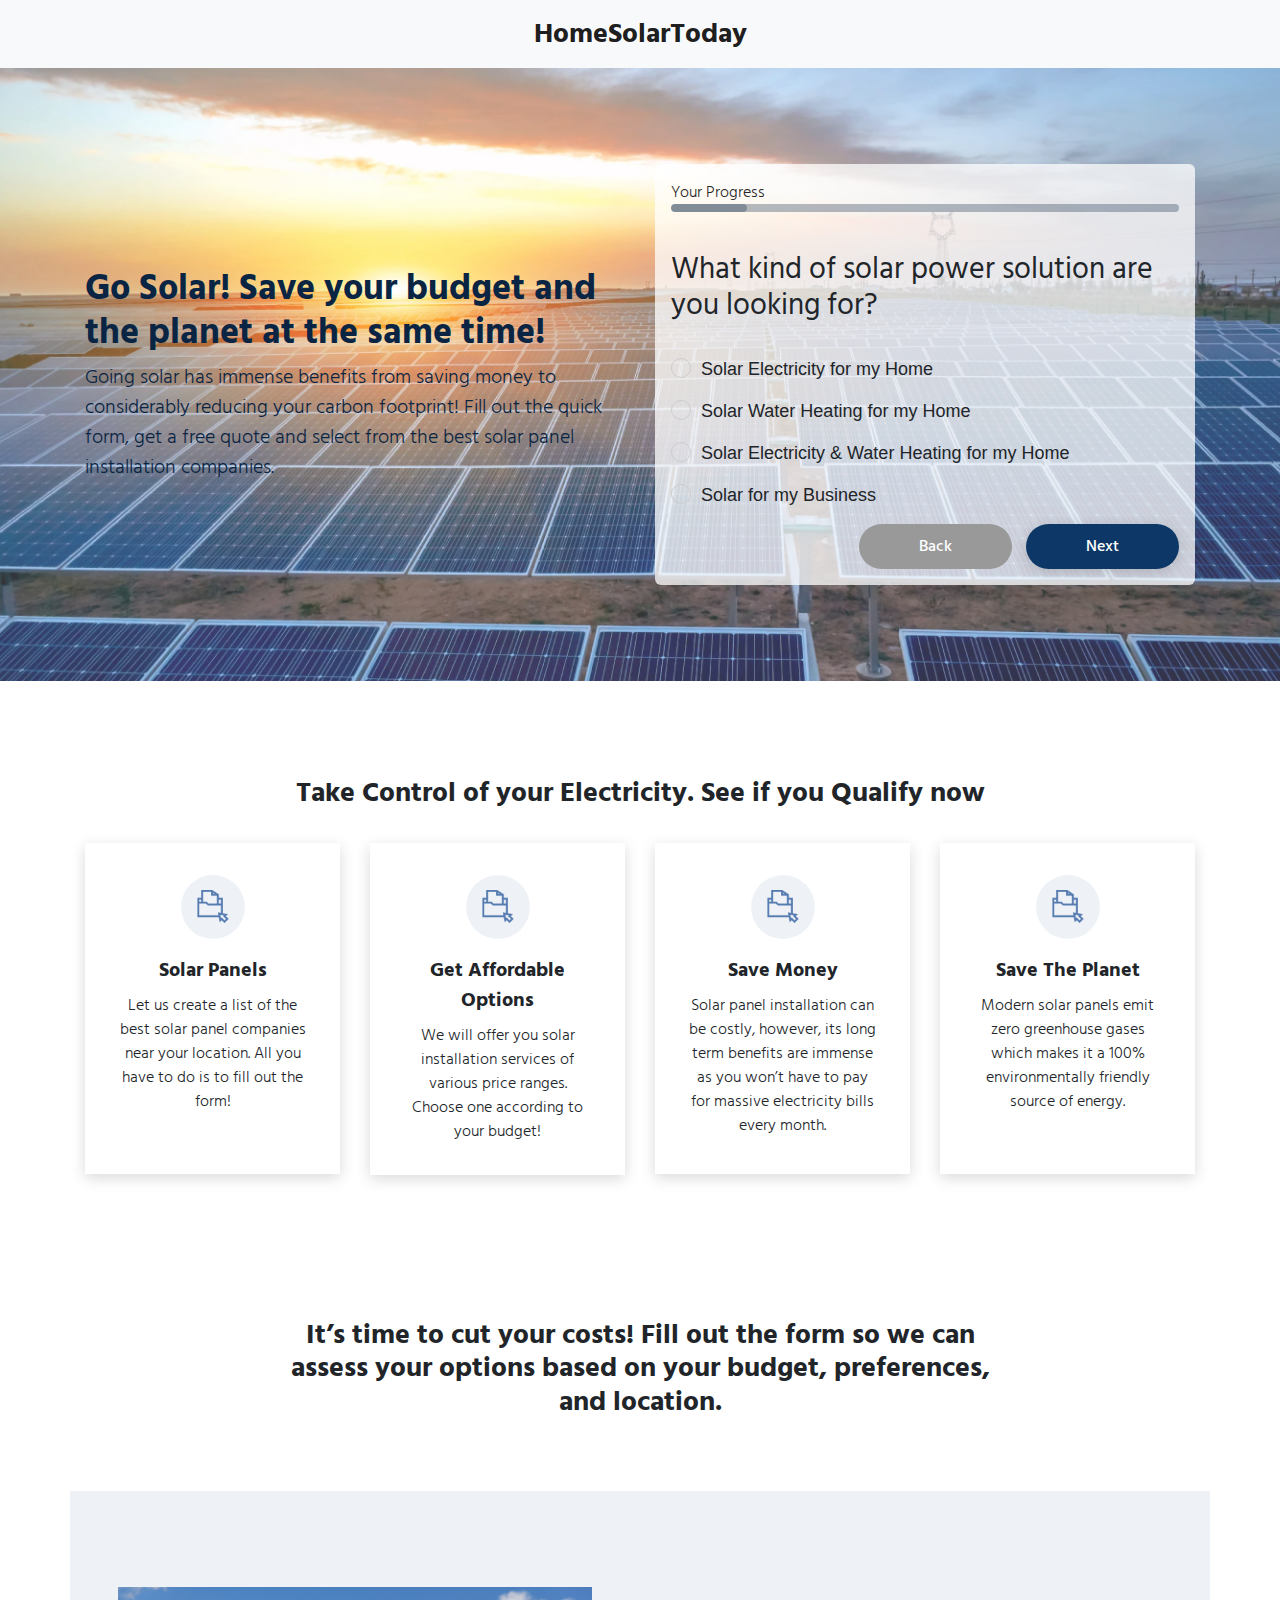
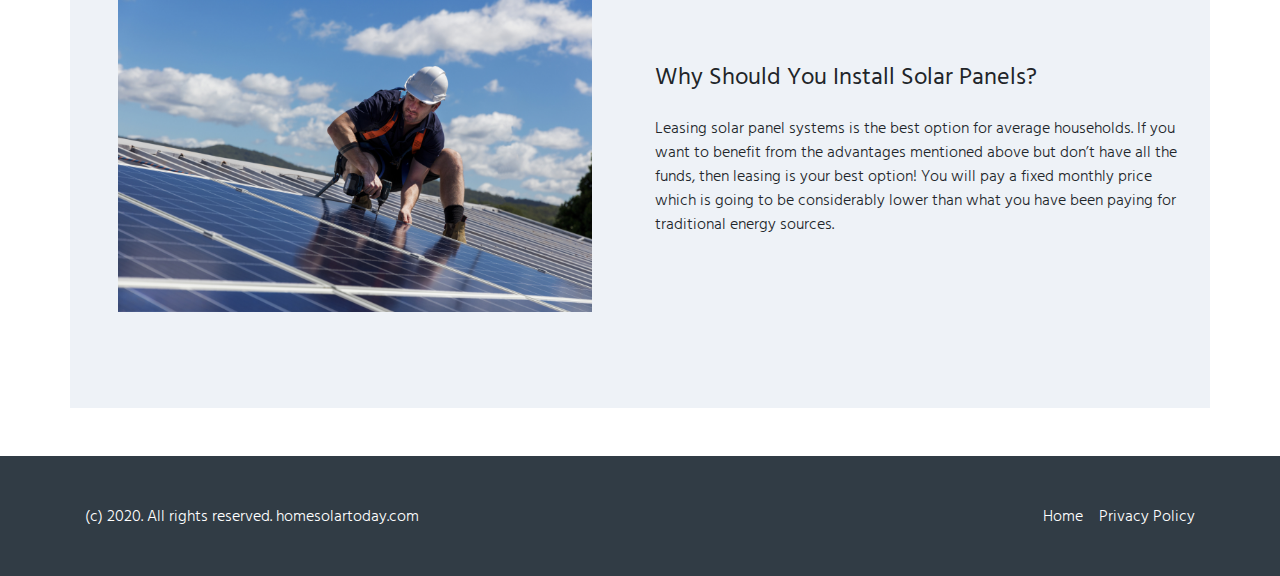
==== commit a84b3923: "lp2" ====
--- a/index.html
+++ b/index.html
@@ -13,18 +13,21 @@
     <!-- Custom CSS -->
     <link rel="stylesheet" href="assets/css/style.css">
     <!-- Google Tag Manager -->
-<script>(function(w,d,s,l,i){w[l]=w[l]||[];w[l].push({'gtm.start':
-new Date().getTime(),event:'gtm.js'});var f=d.getElementsByTagName(s)[0],
-j=d.createElement(s),dl=l!='dataLayer'?'&l='+l:'';j.async=true;j.src=
-'https://www.googletagmanager.com/gtm.js?id='+i+dl;f.parentNode.insertBefore(j,f);
-})(window,document,'script','dataLayer','GTM-NQTRDBV');</script>
-<!-- End Google Tag Manager -->
+    <script>(function (w, d, s, l, i) {
+            w[l] = w[l] || []; w[l].push({
+                'gtm.start':
+                    new Date().getTime(), event: 'gtm.js'
+            }); var f = d.getElementsByTagName(s)[0],
+                j = d.createElement(s), dl = l != 'dataLayer' ? '&l=' + l : ''; j.async = true; j.src =
+                    'https://www.googletagmanager.com/gtm.js?id=' + i + dl; f.parentNode.insertBefore(j, f);
+        })(window, document, 'script', 'dataLayer', 'GTM-NQTRDBV');</script>
+    <!-- End Google Tag Manager -->
 </head>
 
 <body>
-    <noscript><iframe src="https://www.googletagmanager.com/ns.html?id=GTM-NQTRDBV"
-height="0" width="0" style="display:none;visibility:hidden"></iframe></noscript>
-<!-- End Google Tag Manager (noscript) -->
+    <noscript><iframe src="https://www.googletagmanager.com/ns.html?id=GTM-NQTRDBV" height="0" width="0"
+            style="display:none;visibility:hidden"></iframe></noscript>
+    <!-- End Google Tag Manager (noscript) -->
     <nav class="navbar navbar-expand-lg navbar-light bg-light">
         <!--<p class="m-0 p-0">Call Us <a class="font-weight-bold text-dark" href="tel:(855) 780-9525">(855) 780-9525</a>
         </p>-->
@@ -36,11 +39,11 @@
             <div class="container pt-5 pb-5">
                 <div class="row">
                     <div class="col-lg-6 my-auto">
-                        <h1 class="color-primary pb-2 font-weight-bold">Find out how much going solar costs and save
-                            more</h1>
-                        <p class="lead color-primary">You want more control over your electricity costs or an easy way
-                            to join our growing movement to power the world with clean, abundant sunshine, we make going
-                            solar a positive experience.</p>
+                        <h1 class="color-primary pb-2 font-weight-bold">Go Solar! Save your budget and the planet at the
+                            same time!</h1>
+                        <p class="lead color-primary">Going solar has immense benefits from saving money to considerably
+                            reducing your carbon footprint! Fill out the quick form, get a free quote and select from
+                            the best solar panel installation companies.</p>
                     </div>
                     <div class="col-lg-6">
                         <div class="form-box">
@@ -85,19 +88,23 @@
                                             <div class="radiolist pt-4 control-group">
                                                 <input type="radio" name="solar-radio" id="solar-electricity-for-home"
                                                     autofocus value="Solar Electricity for my Home" />
-                                                <label for="solar-electricity-for-home">Solar Electricity for my Home</label><br>
+                                                <label for="solar-electricity-for-home">Solar Electricity for my
+                                                    Home</label><br>
 
                                                 <input type="radio" name="solar-radio" id="solar-water-heating-for-home"
-                                                   value="Solar Water Heating for my Home" />
-                                                <label for="solar-water-heating-for-home">Solar Water Heating for my Home</label>
-
-                                                <input type="radio" name="solar-radio" id="solar-electricity-water-heating-for-home"
-                                                 value="Solar Electricity & Water Heating for my Home" />
-                                            <label for="solar-electricity-water-heating-for-home">Solar Electricity & Water Heating for my Home</label>
-
-                                            <input type="radio" name="solar-radio" id="solar-for-business"
-                                               value="Solar for my Business" />
-                                            <label for="solar-for-business">Solar for my Business</label>
+                                                    value="Solar Water Heating for my Home" />
+                                                <label for="solar-water-heating-for-home">Solar Water Heating for my
+                                                    Home</label>
+
+                                                <input type="radio" name="solar-radio"
+                                                    id="solar-electricity-water-heating-for-home"
+                                                    value="Solar Electricity & Water Heating for my Home" />
+                                                <label for="solar-electricity-water-heating-for-home">Solar Electricity
+                                                    & Water Heating for my Home</label>
+
+                                                <input type="radio" name="solar-radio" id="solar-for-business"
+                                                    value="Solar for my Business" />
+                                                <label for="solar-for-business">Solar for my Business</label>
 
                                             </div>
                                         </div>
@@ -111,23 +118,19 @@
                                         <div class="input-group">
                                             <div class="radio-btn-group d-flex w-100 justify-content-center ">
                                                 <div class="radio-btn-group__btn">
-                                                    <input id="sun1" type="radio" name="sun"
-                                                        value="Full Sun">
+                                                    <input id="sun1" type="radio" name="sun" value="Full Sun">
                                                     <label class="radio-label" for="sun1">Full Sun</label>
                                                 </div>
                                                 <div class="radio-btn-group__btn">
-                                                    <input id="sun2" type="radio" name="sun"
-                                                        value="Partial Sun">
+                                                    <input id="sun2" type="radio" name="sun" value="Partial Sun">
                                                     <label class="radio-label" for="sun2">Partial Sun</label>
                                                 </div>
                                                 <div class="radio-btn-group__btn">
-                                                    <input id="sun3" type="radio" name="sun"
-                                                        value="Mostly Shaded">
+                                                    <input id="sun3" type="radio" name="sun" value="Mostly Shaded">
                                                     <label class="radio-label" for="sun3">Mostly Shaded</label>
                                                 </div>
                                                 <div class="radio-btn-group__btn">
-                                                    <input id="sun4" type="radio" name="sun"
-                                                        value="Not Sure">
+                                                    <input id="sun4" type="radio" name="sun" value="Not Sure">
                                                     <label class="radio-label" for="sun4">Not Sure</label>
                                                 </div>
                                             </div>
@@ -142,45 +145,69 @@
                                         <div class="input-group">
                                             <select class="form-control" name="project-place" id="projectplace">
                                                 <option value="Ambit Energy">Ambit Energy</option>
-                                                <option value="Belmont Electric Light Department">Belmont Electric Light Department</option>
+                                                <option value="Belmont Electric Light Department">Belmont Electric Light
+                                                    Department</option>
                                                 <option value="Berkshire Company">Berkshire Company</option>
-                                                <option value="Braintree Electric Light Department">Braintree Electric Light Department</option>
-                                                <option value="Chicopee Electric Light Department">Chicopee Electric Light Department</option>
+                                                <option value="Braintree Electric Light Department">Braintree Electric
+                                                    Light Department</option>
+                                                <option value="Chicopee Electric Light Department">Chicopee Electric
+                                                    Light Department</option>
                                                 <option value="City of Fitchburg">City of Fitchburg</option>
-                                                <option value="Hingham Light Department">Hingham Light Department</option>
-                                                <option value="Holden Municipal Light Department">Holden Municipal Light Department</option>
-                                                <option value="Holyoke Gas and Electric">Holyoke Gas and Electric</option>
+                                                <option value="Hingham Light Department">Hingham Light Department
+                                                </option>
+                                                <option value="Holden Municipal Light Department">Holden Municipal Light
+                                                    Department</option>
+                                                <option value="Holyoke Gas and Electric">Holyoke Gas and Electric
+                                                </option>
                                                 <option value="Hudson Light and Power">Hudson Light and Power</option>
-                                                <option value="Ipswich Utility Department">Ipswich Utility Department</option>
-                                                <option value="Mansfield Municipal Electric">Mansfield Municipal Electric</option>
-                                                <option value="Marblehead Electric Light Department">Marblehead Electric Light Department</option>
+                                                <option value="Ipswich Utility Department">Ipswich Utility Department
+                                                </option>
+                                                <option value="Mansfield Municipal Electric">Mansfield Municipal
+                                                    Electric</option>
+                                                <option value="Marblehead Electric Light Department">Marblehead Electric
+                                                    Light Department</option>
                                                 <option value="Massachusetts Electric">Massachusetts Electric</option>
-                                                <option value="Massachusetts Municipal Wholesale Electric Company (MMWEC)">Massachusetts Municipal Wholesale Electric Company (MMWEC)</option>
-                                                <option value="Middleborough Gas and Electric">Middleborough Gas and Electric</option>
+                                                <option
+                                                    value="Massachusetts Municipal Wholesale Electric Company (MMWEC)">
+                                                    Massachusetts Municipal Wholesale Electric Company (MMWEC)</option>
+                                                <option value="Middleborough Gas and Electric">Middleborough Gas and
+                                                    Electric</option>
                                                 <option value="Nantucket Electric">Nantucket Electric</option>
                                                 <option value="National Grid">National Grid</option>
-                                                <option value="North Attleborough Electric Department">North Attleborough Electric Department</option>
+                                                <option value="North Attleborough Electric Department">North
+                                                    Attleborough Electric Department</option>
                                                 <option value="Northeast Utilities">Northeast Utilities</option>
-                                                <option value="Norwood Municipal Light and Power">Norwood Municipal Light and Power</option>
+                                                <option value="Norwood Municipal Light and Power">Norwood Municipal
+                                                    Light and Power</option>
                                                 <option value="NSTAR">NSTAR</option>
-                                                <option value="Paxton Municipal Light Department">Paxton Municipal Light Department</option>
-                                                <option value="Peabody Municipal Light Plant">Peabody Municipal Light Plant</option>
-                                                <option value="Reading Municipal Light Department">Reading Municipal Light Department</option>
-                                                <option value="Rowley Electric Light Department">Rowley Electric Light Department</option>
+                                                <option value="Paxton Municipal Light Department">Paxton Municipal Light
+                                                    Department</option>
+                                                <option value="Peabody Municipal Light Plant">Peabody Municipal Light
+                                                    Plant</option>
+                                                <option value="Reading Municipal Light Department">Reading Municipal
+                                                    Light Department</option>
+                                                <option value="Rowley Electric Light Department">Rowley Electric Light
+                                                    Department</option>
                                                 <option value="SELCO">SELCO</option>
-                                                <option value="Sterling Municipal Light Department">Sterling Municipal Light Department</option>
-                                                <option value="Taunton Municipal Lighting Plant (TMLP)">Taunton Municipal Lighting Plant (TMLP)</option>
-                                                <option value="Templeton Municipal Light Co">Templeton Municipal Light Co</option>
-                                                <option value="Wakefield Municipal Gas and Light Department">Wakefield Municipal Gas and Light Department</option>
-                                                <option value="Western Massachusetts Electric">Western Massachusetts Electric</option>
-                                                <option value="Westfield Gas and Electric Department">Westfield Gas and Electric Department</option>
+                                                <option value="Sterling Municipal Light Department">Sterling Municipal
+                                                    Light Department</option>
+                                                <option value="Taunton Municipal Lighting Plant (TMLP)">Taunton
+                                                    Municipal Lighting Plant (TMLP)</option>
+                                                <option value="Templeton Municipal Light Co">Templeton Municipal Light
+                                                    Co</option>
+                                                <option value="Wakefield Municipal Gas and Light Department">Wakefield
+                                                    Municipal Gas and Light Department</option>
+                                                <option value="Western Massachusetts Electric">Western Massachusetts
+                                                    Electric</option>
+                                                <option value="Westfield Gas and Electric Department">Westfield Gas and
+                                                    Electric Department</option>
                                                 <option value="Viridian">Viridian</option>
                                                 <option value="Other">Other</option>
                                             </select>
                                         </div>
                                         <div class="btn-next-con">
-                                            <a class="text-white btn-back" >back</a>
-                                            <a class="text-white btn-next" >Next</a>
+                                            <a class="text-white btn-back">back</a>
+                                            <a class="text-white btn-next">Next</a>
                                         </div>
                                     </div>
                                     <div class="tab-pane" id="tab4">
@@ -216,8 +243,8 @@
                                             </div>
                                         </div>
                                         <div class="btn-next-con pt-0">
-                                            <a class="text-white btn-back" >back</a>
-                                            <a class="text-white btn-next" >Next</a>
+                                            <a class="text-white btn-back">back</a>
+                                            <a class="text-white btn-next">Next</a>
                                         </div>
                                     </div>
                                     <div class="tab-pane" id="tab5">
@@ -250,48 +277,54 @@
                                     <div class="tab-pane" id="tab6">
                                         <h2 class="pb-2">
                                             What is your name?</h2>
-                                            <div class="input-group">
-                                                <input class="form-control" placeholder="First name" type="text" id="name" name="name">
-                                            </div>
-                                            <div class="input-group">
-                                                <input class="form-control" placeholder="Last name" type="text" id="lastname" name="lastname">
-                                            </div>
-                                        <div class="btn-next-con pt-0">
-                                            <a class="text-white btn-back" >back</a>
-                                            <a class="text-white btn-next" >Next</a>
+                                        <div class="input-group">
+                                            <input class="form-control" placeholder="First name" type="text" id="name"
+                                                name="name">
+                                        </div>
+                                        <div class="input-group">
+                                            <input class="form-control" placeholder="Last name" type="text"
+                                                id="lastname" name="lastname">
+                                        </div>
+                                        <div class="btn-next-con pt-0">
+                                            <a class="text-white btn-back">back</a>
+                                            <a class="text-white btn-next">Next</a>
                                         </div>
                                     </div>
                                     <div class="tab-pane" id="tab7">
                                         <h2 class="pb-2">
                                             Personal Information</h2>
-                                            <div class="input-group">
-                                                <input class="form-control" placeholder="Phone number" type="text" id="phone" name="phone">
-                                            </div>
-                                            <div class="input-group">
-                                                <input class="form-control" placeholder="Email" type="email" id="email" name="email">
-                                            </div>
-                                        <div class="btn-next-con pt-0">
-                                            <a class="text-white btn-back" >back</a>
-                                            <a class="text-white btn-next" >Next</a>
+                                        <div class="input-group">
+                                            <input class="form-control" placeholder="Phone number" type="text"
+                                                id="phone" name="phone">
+                                        </div>
+                                        <div class="input-group">
+                                            <input class="form-control" placeholder="Email" type="email" id="email"
+                                                name="email">
+                                        </div>
+                                        <div class="btn-next-con pt-0">
+                                            <a class="text-white btn-back">back</a>
+                                            <a class="text-white btn-next">Next</a>
                                         </div>
                                     </div>
                                     <div class="tab-pane" id="tab8">
                                         <h2 class="pb-2">Address
                                         </h2>
                                         <div class="input-group">
-                                            <input class="form-control" placeholder="City" type="text" id="city" name="city">
-                                        </div>
-                                        <div class="input-group">
-                                            <input class="form-control" placeholder="State" type="text" id="state" name="state">
+                                            <input class="form-control" placeholder="City" type="text" id="city"
+                                                name="city">
+                                        </div>
+                                        <div class="input-group">
+                                            <input class="form-control" placeholder="State" type="text" id="state"
+                                                name="state">
                                         </div>
                                         <div class="input-group">
                                             <input class="form-control" placeholder="Zip code" id="zipcode" type="text"
                                                 name="zipcode">
-                                                <input id="foo" type="hidden" value="">
-                                        </div>
-                                        
+                                            <input id="foo" type="hidden" value="">
+                                        </div>
+
                                         <div class="btn-next-con">
-                                            <a class="text-white btn-back" >back</a>
+                                            <a class="text-white btn-back">back</a>
                                             <button class="text-white btn-last" type="submit">Submit</button>
                                         </div>
                                     </div>
@@ -310,34 +343,44 @@
             </h2>
 
             <div class="row">
-                <div class="col-lg-4">
+                <div class="col-lg-3">
                     <div class="pro-box">
                         <div class="icon-bg">
                             <img src="assets/images/icon.png" alt="">
                         </div>
                         <p class="lead text-center pt-3 font-weight-bold pb-2">Solar Panels</p>
-                        <p class="text-center">Solar power is yours for the making. Sunrun creates home solar panel
-                            systems that optimize for efficiency, durability, service, and value.</p>
-                    </div>
-                </div>
-                <div class="col-lg-4">
+                        <p class="text-center">Let us create a list of the best solar panel companies near your
+                            location. All you have to do is to fill out the form!</p>
+                    </div>
+                </div>
+                <div class="col-lg-3">
                     <div class="pro-box">
                         <div class="icon-bg">
                             <img src="assets/images/icon.png" alt="">
                         </div>
-                        <p class="lead text-center pt-3 font-weight-bold pb-2">Cost Solar</p>
-                        <p class="text-center">As electricity rates are rising the cost of solar panels have never been
-                            lower. Switch to home solar and save with Sunrun.</p>
-                    </div>
-                </div>
-                <div class="col-lg-4">
+                        <p class="lead text-center pt-3 font-weight-bold pb-2">Get Affordable Options</p>
+                        <p class="text-center">We will offer you solar installation services of various price ranges.
+                            Choose one according to your budget!</p>
+                    </div>
+                </div>
+                <div class="col-lg-3">
                     <div class="pro-box">
                         <div class="icon-bg">
                             <img src="assets/images/icon.png" alt="">
                         </div>
-                        <p class="lead text-center pt-3 font-weight-bold pb-2">Plans & Services</p>
-                        <p class="text-center">Find the best home solar plan within your budget today. You can go solar
-                            and save for little to $0 down with Sunrun.</p>
+                        <p class="lead text-center pt-3 font-weight-bold pb-2">Save Money</p>
+                        <p class="text-center">Solar panel installation can be costly, however, its long term benefits
+                            are immense as you won’t have to pay for massive electricity bills every month.</p>
+                    </div>
+                </div>
+                <div class="col-lg-3">
+                    <div class="pro-box">
+                        <div class="icon-bg">
+                            <img src="assets/images/icon.png" alt="">
+                        </div>
+                        <p class="lead text-center pt-3 font-weight-bold pb-2">Save The Planet</p>
+                        <p class="text-center">Modern solar panels emit zero greenhouse gases which makes it a 100%
+                            environmentally friendly source of energy.</p>
                     </div>
                 </div>
             </div>
@@ -346,36 +389,26 @@
     <section class="pt-5">
         <div class="container pb-5">
             <div class="row">
-                <div class="col-lg-6 ml-auto mr-auto">
-                    <h2 class="text-center font-weight-bold h3 pb-3">Start now with a free home solar savings estimate!
+                <div class="col-lg-8 ml-auto mr-auto">
+                    <h2 class="text-center font-weight-bold h3 pb-3">It’s time to cut your costs! Fill out the form so
+                        we can assess your options based on your budget, preferences, and location.
                     </h2>
-                    <p class="text-center w-90 pb-3">Whether you want more control over your electricity costs or an
-                        easy way to join our growing movement to power the world with clean, abundant sunshine, we make
-                        going solar a positive experience.</p>
 
                 </div>
             </div>
         </div>
-        <div class="container-fluid bg-lighterblue pt-5 pb-5">
+        <div class="container bg-lighterblue pt-5 pb-5 mb-5">
             <div class="row">
-                <div class="col-lg-7">
-                    <img src="assets/images/image.png" class="mw-100"
-                        alt="">
-                </div>
-                <div class="col-lg-5">
-                    <h3 class="pb-2">Benefits of Solar Installation in California</h3>
-                    <ul id="list" class="list-unstyled">
-                        <li>When you lease your solar power energy system from our solar installers in California, you
-                            set a low monthly rate that locks in for the next 20 years.</li>
-                        <li>With a solar power purchase agreement (PPA), your price per kilowatt-hour for solar energy
-                            stays steady and predictable, so you can pay for electricity as you go, and at a much lower
-                            rate!</li>
-                        <li>Solar is not a cookie-cutter solution – you can continue to live your life as you want, and
-                            we’ll customize the system and the low payments to fit your lifestyle AND save you money!
-                        </li>
-                        <li>With a purchased system, your solar panels are yours to produce your own electricity
-                            forever, increasing your quality of life (as well as the value of your home)!</li>
-                    </ul>
+                <div class="col-lg-6 p-5">
+                    <img src="assets/images/image.png" class="mw-100 d-block m-auto" alt="">
+                </div>
+                <div class="col-lg-6 my-auto">
+                    <h3 class="pb-4">Why Should You Install Solar Panels?</h3>
+                    <p>Leasing solar panel systems is the best option for average households. If you want to benefit
+                        from the advantages mentioned above but don’t have all the funds, then leasing is your best
+                        option! You will pay a fixed monthly price which is going to be considerably lower than what you
+                        have been paying for traditional energy sources.
+                    </p>
                 </div>
             </div>
         </div>
@@ -388,7 +421,8 @@
                 </div>
                 <div class="col-6 d-flex justify-content-end">
                     <a class="text-right d-block mr-3 text-decoration-none text-white" href="index.html">Home</a>
-                    <a class="text-right d-block text-decoration-none text-white" href="privacy-policy.html">Privacy Policy</a>
+                    <a class="text-right d-block text-decoration-none text-white" href="privacy-policy.html">Privacy
+                        Policy</a>
                 </div>
             </div>
         </div>
--- a/assets/css/style.css
+++ b/assets/css/style.css
@@ -3,6 +3,8 @@
 
 body {
   font-family: 'Hind Madurai', sans-serif;
+  max-width: 100vw;
+  overflow-x: hidden !important;
 }
 
 p, li, a, button, span, h1, h2, h3{
@@ -10,6 +12,10 @@
   font-style: normal;
   font-weight: 300;
   font-size: 16px;
+}
+
+.btn-back, .btn-next {
+  cursor: pointer;
 }
 
 main {
@@ -78,7 +84,7 @@
   background: #ffffff;
   box-shadow: 0px 4px 14px rgba(0, 0, 0, 0.15);
   padding: 2rem 2rem;
-  min-height: 19rem;
+  min-height: 20.7rem;
 }
 
 .icon-bg {
@@ -174,6 +180,10 @@
 
 .main-layer {
   background-color: rgba(255,255,255,0.2);
+}
+
+.main-dark-layer {
+  background-color: rgba(0,0,0,0.4);
 }
 
 .btn-primary:hover {
